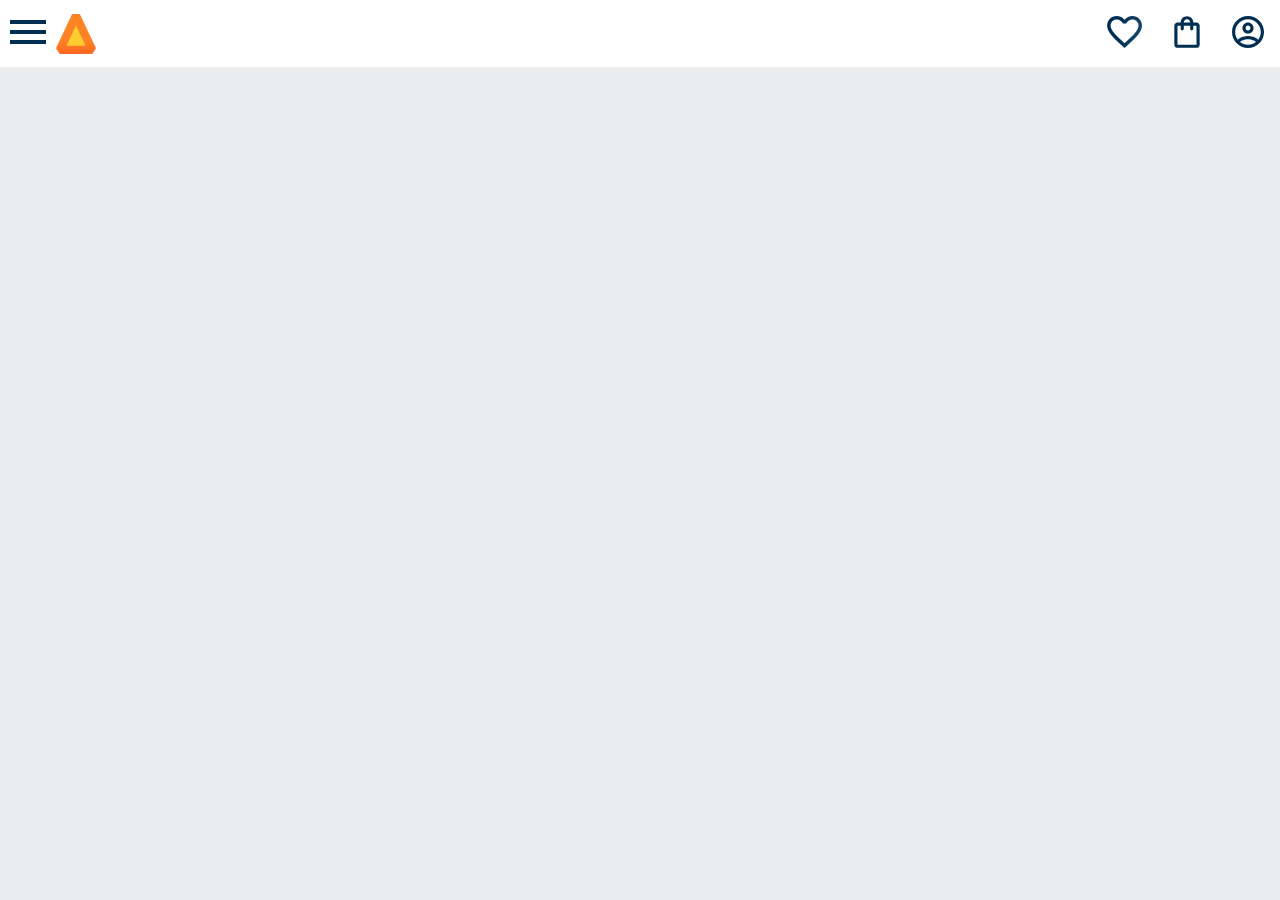
==== index.html @ d486b850 "Add files via upload" ====
<!DOCTYPE html>
<html lang="en">

<head>
    <meta charset="UTF-8">
    <meta name="viewport" content="width=device-width, initial-scale=1.0">
    <link rel="stylesheet" href="style.css">
    <link rel="stylesheet" href="reset.css">
    <link rel="preconnect" href="https://fonts.googleapis.com">
    <link rel="preconnect" href="https://fonts.gstatic.com" crossorigin>
    <link href="https://fonts.googleapis.com/css2?family=Poppins:ital,wght@0,100;0,200;0,300;0,400;0,500;0,600;0,700;0,800;0,900;1,100;1,200;1,300;1,400;1,500;1,600;1,700;1,800;1,900&display=swap" rel="stylesheet">
    <title>AluraBooks</title>
</head>

<body>
    <header class="cabecalho">
        <div class="container">
            <input type="checkbox" id="menu" class="container__botao">
            <label for="menu">
                <span class="cabecalho__menu-hamburguer container__imagem"></span>
            </label>

            <ul class="lista-menu">
                <li class="lista-menu__titulo">Categorias</li>

                <li class="lista-menu__item">
                    <a href="#" class="lista-menu__link">Programação</a>
                </li>

                <li class="lista-menu__item">
                    <a href="#" class="lista-menu__link">Front-end</a>
                </li>

                <li class="lista-menu__item">
                    <a href="#" class="lista-menu__link">Infraestrutura</a>
                </li>

                <li class="lista-menu__item">
                    <a href="#" class="lista-menu__link">Business</a>
                </li>

                <li class="lista-menu__item">
                    <a href="#" class="lista-menu__link">Design & UX</a>
                </li>

            </ul>

            <img src="img/Logo.svg" alt="Logo da Alurabooks">
        </div>

        <div class="container">
            <a href="#"><img src="img/Favoritos.svg" alt="Meus favoritos" class="container__imagem"></a>
            <a href="#"><img src="img/Compras.svg" alt="Carrinho de compras" class="container__imagem"></a>
            <a href="#"><img src="img/Usuario.svg" alt="Meu perfil" class="container__imagem"></a>
        </div>
    </header>
</body>

</html>
---- style.css ----
@import url("styles/header.css");

:root{
    --cor-de-fundo: #EBECEE;
    --branco: #FFFFFF;
    --laranja: #EB9B00;
    --azul-degrade: linear-gradient(97.54deg, #002F52 35.49%, #326589 165.37%);
    --fonte-principal: "Poppins"
}

body{
    background-color: var(--cor-de-fundo);
    font-family: var(--fonte-principal);
    font-size: 16px;
    font-weight: 400;
}
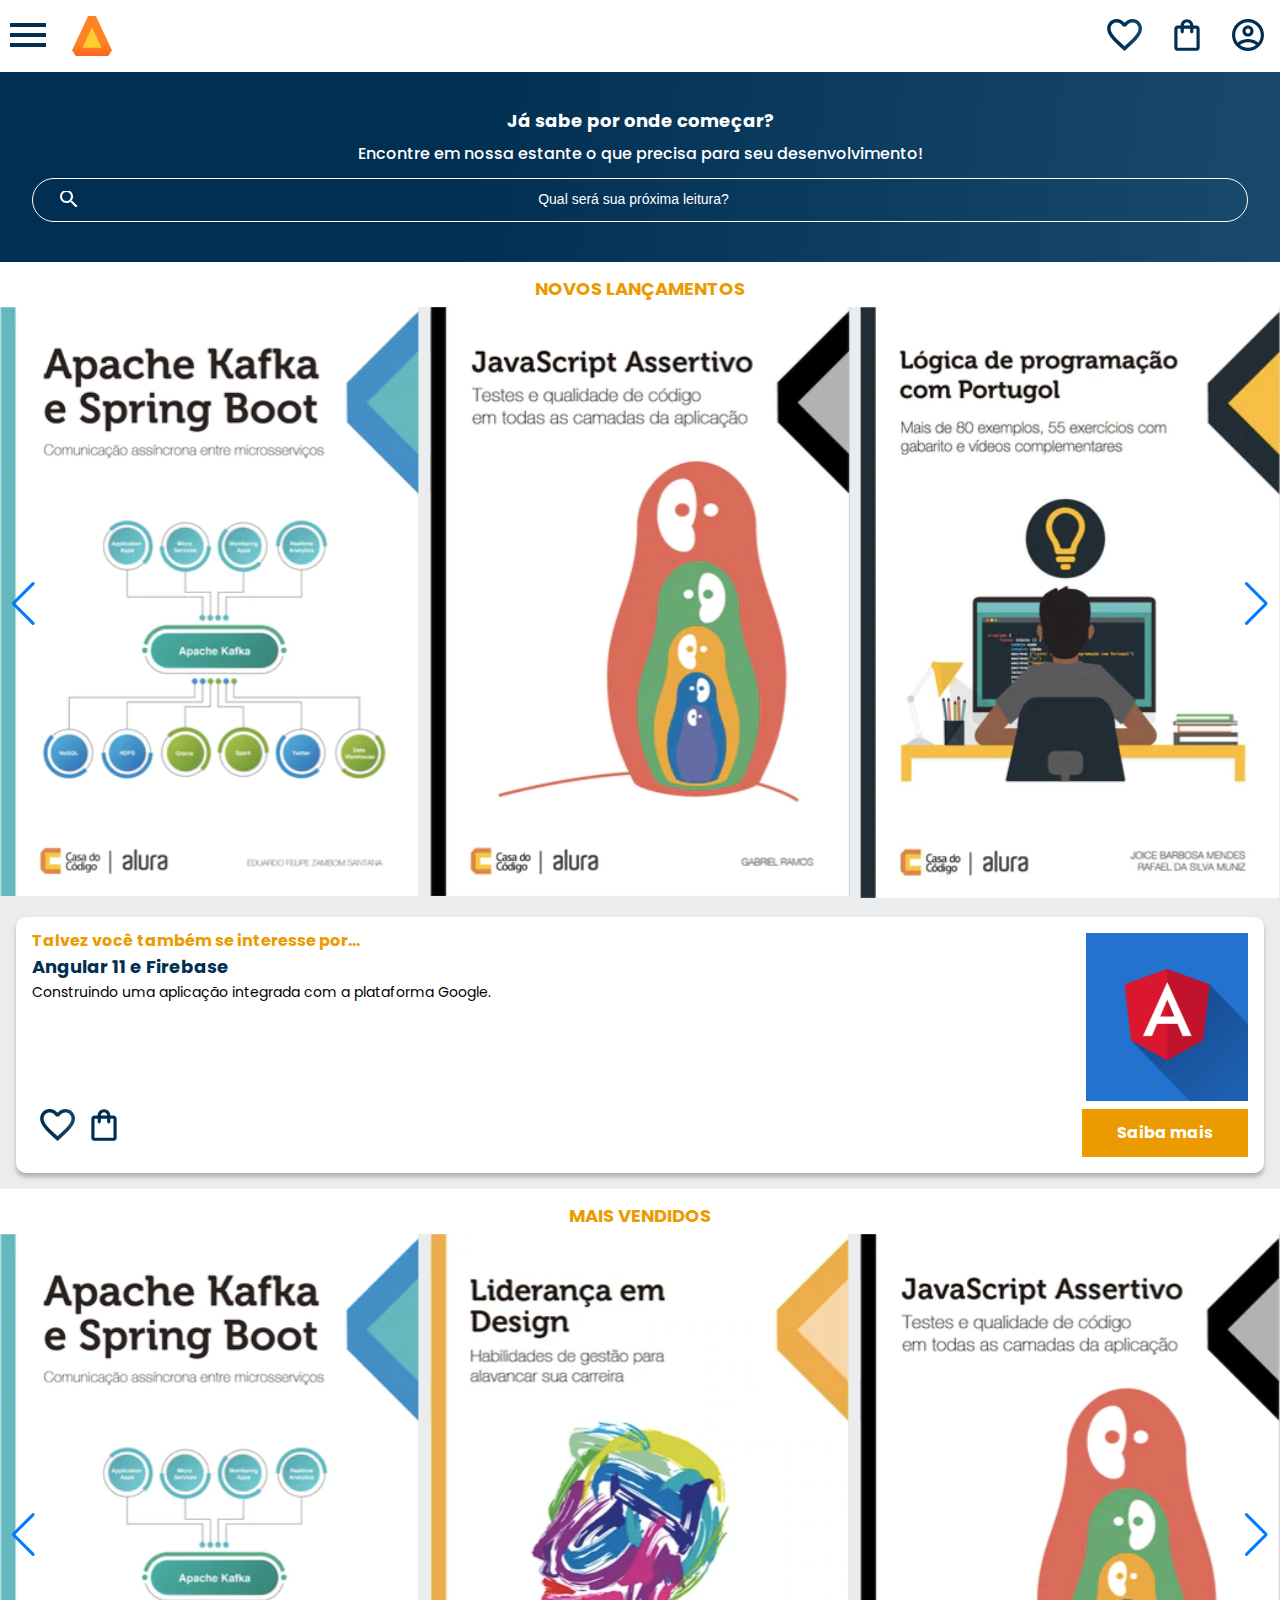
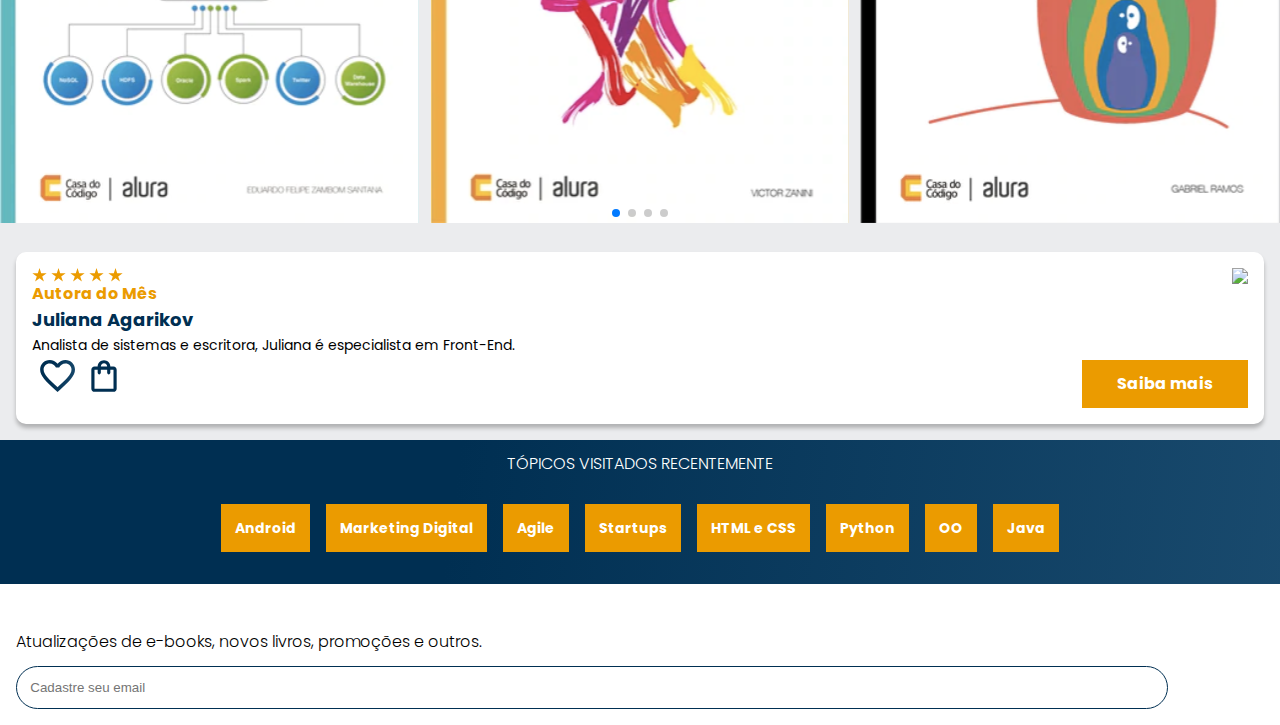
==== commit 0ed0464c: "Add files via upload" ====
--- a/index.html
+++ b/index.html
@@ -1,15 +1,19 @@
 <!DOCTYPE html>
-<html lang="en">
+<html>
 
 <head>
     <meta charset="UTF-8">
     <meta name="viewport" content="width=device-width, initial-scale=1.0">
+    <title>AluraBooks</title>
+    <link rel="stylesheet" href="reset.css">
     <link rel="stylesheet" href="style.css">
-    <link rel="stylesheet" href="reset.css">
     <link rel="preconnect" href="https://fonts.googleapis.com">
     <link rel="preconnect" href="https://fonts.gstatic.com" crossorigin>
-    <link href="https://fonts.googleapis.com/css2?family=Poppins:ital,wght@0,100;0,200;0,300;0,400;0,500;0,600;0,700;0,800;0,900;1,100;1,200;1,300;1,400;1,500;1,600;1,700;1,800;1,900&display=swap" rel="stylesheet">
-    <title>AluraBooks</title>
+    <link
+        href="https://fonts.googleapis.com/css2?family=Poppins:ital,wght@0,100;0,200;0,300;0,400;0,500;0,600;0,700;0,800;0,900;1,100;1,200;1,300;1,400;1,500;1,600;1,700;1,800;1,900&display=swap"
+        rel="stylesheet">
+    <link rel="stylesheet" href="https://cdn.jsdelivr.net/npm/swiper@11/swiper-bundle.min.css" />
+
 </head>
 
 <body>
@@ -19,41 +23,191 @@
             <label for="menu">
                 <span class="cabecalho__menu-hamburguer container__imagem"></span>
             </label>
-
             <ul class="lista-menu">
                 <li class="lista-menu__titulo">Categorias</li>
-
                 <li class="lista-menu__item">
                     <a href="#" class="lista-menu__link">Programação</a>
                 </li>
-
                 <li class="lista-menu__item">
                     <a href="#" class="lista-menu__link">Front-end</a>
                 </li>
-
                 <li class="lista-menu__item">
                     <a href="#" class="lista-menu__link">Infraestrutura</a>
                 </li>
-
                 <li class="lista-menu__item">
                     <a href="#" class="lista-menu__link">Business</a>
                 </li>
-
                 <li class="lista-menu__item">
                     <a href="#" class="lista-menu__link">Design & UX</a>
                 </li>
-
             </ul>
-
-            <img src="img/Logo.svg" alt="Logo da Alurabooks">
-        </div>
-
+            <img src="img/Logo.svg" alt="Logo da AluraBooks" class="container__imagem">
+        </div>
         <div class="container">
             <a href="#"><img src="img/Favoritos.svg" alt="Meus favoritos" class="container__imagem"></a>
             <a href="#"><img src="img/Compras.svg" alt="Carrinho de compras" class="container__imagem"></a>
             <a href="#"><img src="img/Usuario.svg" alt="Meu perfil" class="container__imagem"></a>
         </div>
     </header>
+
+    <section class="banner">
+        <h2 class="banner__titulo">Já sabe por onde começar?</h2>
+        <p class="banner__texto">Encontre em nossa estante o que precisa para seu desenvolvimento!</p>
+        <input type="search" class="banner__pesquisa" placeholder="Qual será sua próxima leitura?">
+    </section>
+
+    <section class="carrossel">
+        <h2 class="carrossel__titulo">Novos lançamentos</h2>
+        <!-- Slider main container -->
+        <div class="swiper">
+            <!-- Additional required wrapper -->
+            <!-- If we need pagination -->
+            <div class="swiper-pagination"></div>
+            <div class="swiper-wrapper">
+                <!-- Slides -->
+                <div class="swiper-slide"><img src="img/ApacheKafka.svg"
+                        alt="Livro sobre apache Kafka e spreng boot da AluraBooks"></div>
+                <div class="swiper-slide"><img src="img/Javascript.svg" alt="Livro sobre JavaScript da AluraBooks">
+                </div>
+                <div class="swiper-slide"><img src="img/Portugol.svg" alt="livro sobre Portugol da AluraBooks"></div>
+                ...
+            </div>
+
+            <!-- If we need navigation buttons -->
+            <div class="swiper-button-prev"></div>
+            <div class="swiper-button-next"></div>
+
+        </div>
+
+        <div class="card">
+            <div class="card__descricao">
+                <div class="descricao">
+                    <h3 class="descricao__titulo">Talvez você também se interesse por...</h3>
+                    <h2 class="descricao__titulo-livro">Angular 11 e Firebase</h2>
+                    <p class="descricao__texto">Construindo uma aplicação integrada com a plataforma Google.</p>
+                </div>
+                <img src="img/Angular.svg" alt="" class="descricao__imagem">
+            </div>
+            <div class="card__botoes">
+                <ul class="botoes">
+                    <li class="botoes__item"><img src="img/Favoritos.svg" alt=""></li>
+                    <li class="botoes__item"><img src="img/Compras.svg" alt=""></li>
+                </ul>
+                <a href="#" class="botoes__ancora">Saiba mais</a>
+            </div>
+        </div>
+
+    </section>
+
+    <section class=”carrossel”>
+        <h2 class="carrossel__titulo">Mais vendidos</h2>
+        <div class="swiper">
+            <!-- Additional required wrapper -->
+            <!-- If we need pagination -->
+            <div class="swiper-pagination"></div>
+
+            <div class="swiper-wrapper">
+                <!-- Slides -->
+                <div class="swiper-slide"><img src="img/ApacheKafka.svg"
+                        alt="Livro sobre apache kafka e spring boot da alura books"></div>
+                <div class="swiper-slide"><img src="img/Liderança.svg"
+                        alt="Livro sobre liderança em design da alura books">
+                </div>
+                <div class="swiper-slide"><img src="img/Javascript.svg"
+                        alt="Livro sobre javascript assertivo da alurabooks">
+                </div>
+                <div class="swiper-slide"><img src="img/Guia Front-end.svg" alt="Livro Guia front end"></div>
+                <div class="swiper-slide"><img src="img/Portugol.svg" alt="Livro sobre portugol"></div>
+                <div class="swiper-slide"><img src="img/Acessibilidade.svg" alt="livro sobre acessibilidade"></div>
+            </div>
+
+            <!-- If we need navigation buttons -->
+            <div class="swiper-button-prev"></div>
+            <div class="swiper-button-next"></div>
+        </div>
+
+        <div class="card">
+            <div class="card__descricao">
+                <div class="descricao">
+                    <img src="img/Estrelinhas.svg" alt="Avaliação 5 estrelas">
+                    <h3 class="descricao__titulo">Autora do Mês</h3>
+                    <h2 class="descricao__titulo-livro">Juliana Agarikov</h2>
+                    <p class="descricao__texto">Analista de sistemas e escritora, Juliana é especialista em Front-End.
+                    </p>
+                </div>
+                <img src="img/Escritora.svg" class="descricao__imagem">
+            </div>
+            <div class="card__botoes">
+                <ul class="botoes">
+                    <li class="botoes__item"><img src="img/Favoritos.svg" alt="Favoritar livro"></li>
+                    <li class="botoes__item"><img src="img/Compras.svg" alt="Adicionar no carrinho de compras"></li>
+                </ul>
+                <a href="#" class="botoes__ancora">Saiba mais</a>
+            </div>
+        </div>
+
+    </section>
+
+    <section class="topicos">
+        <h2 class="topicos__titulo">TÓPICOS VISITADOS RECENTEMENTE</h2>
+
+        <ul class="topicos__lista">
+
+            <li class="topicos__item">
+                <a href="#" class="topicos__link">Android</a>
+            </li>
+
+            <li class="topicos__item">
+                <a href="#" class="topicos__link">Marketing Digital</a>
+            </li>
+
+            <li class="topicos__item">
+                <a href="#" class="topicos__link">Agile</a>
+            </li>
+
+            <li class="topicos__item">
+                <a href="#" class="topicos__link">Startups</a>
+            </li>
+
+            <li class="topicos__item">
+                <a href="#" class="topicos__link">HTML e CSS</a>
+            </li>
+
+            <li class="topicos__item">
+                <a href="#" class="topicos__link">Python</a>
+            </li>
+
+            <li class="topicos__item">
+                <a href="#" class="topicos__link">OO</a>
+            </li>
+
+            <li class="topicos__item">
+                <a href="#" class="topicos__link">Java</a>
+            </li>
+
+        </ul>
+
+    </section>
+
+    <section class="contato">
+        <h2 class="contato__titulo">Fique por dentro das novidades!</h2>
+        <p class="contato__texto">Atualizações de e-books, novos livros, promoções e outros.</p>
+        <input type="email" placeholder="Cadastre seu email" class="contato__email">
+
+    </section>
+
+
+    <script src="https://cdn.jsdelivr.net/npm/swiper@11/swiper-bundle.min.js"></script>
+    <script>
+        const swiper = new Swiper('.swiper', {
+            spaceBetween: 10,
+            slidesPerView: 3,
+            pagination: {
+                el: ".swiper-pagination",
+                type: "bullets",
+            },
+        });
+    </script>
 </body>
 
 </html>--- a/style.css
+++ b/style.css
@@ -1,14 +1,19 @@
 @import url("styles/header.css");
+@import url("styles/banner.css");
+@import url("styles/carrossel.css");
+@import url("styles/topicos.css");
+@import url("styles/contato.css");
 
-:root{
+:root {
     --cor-de-fundo: #EBECEE;
     --branco: #FFFFFF;
     --laranja: #EB9B00;
-    --azul-degrade: linear-gradient(97.54deg, #002F52 35.49%, #326589 165.37%);
-    --fonte-principal: "Poppins"
+    --azul-degrade: linear-gradient(97.54deg, #002f52 35.49%, #326589 165.37%);
+    --fonte-principal: "Poppins";
+    --azul: #002F52;
 }
 
-body{
+body {
     background-color: var(--cor-de-fundo);
     font-family: var(--fonte-principal);
     font-size: 16px;
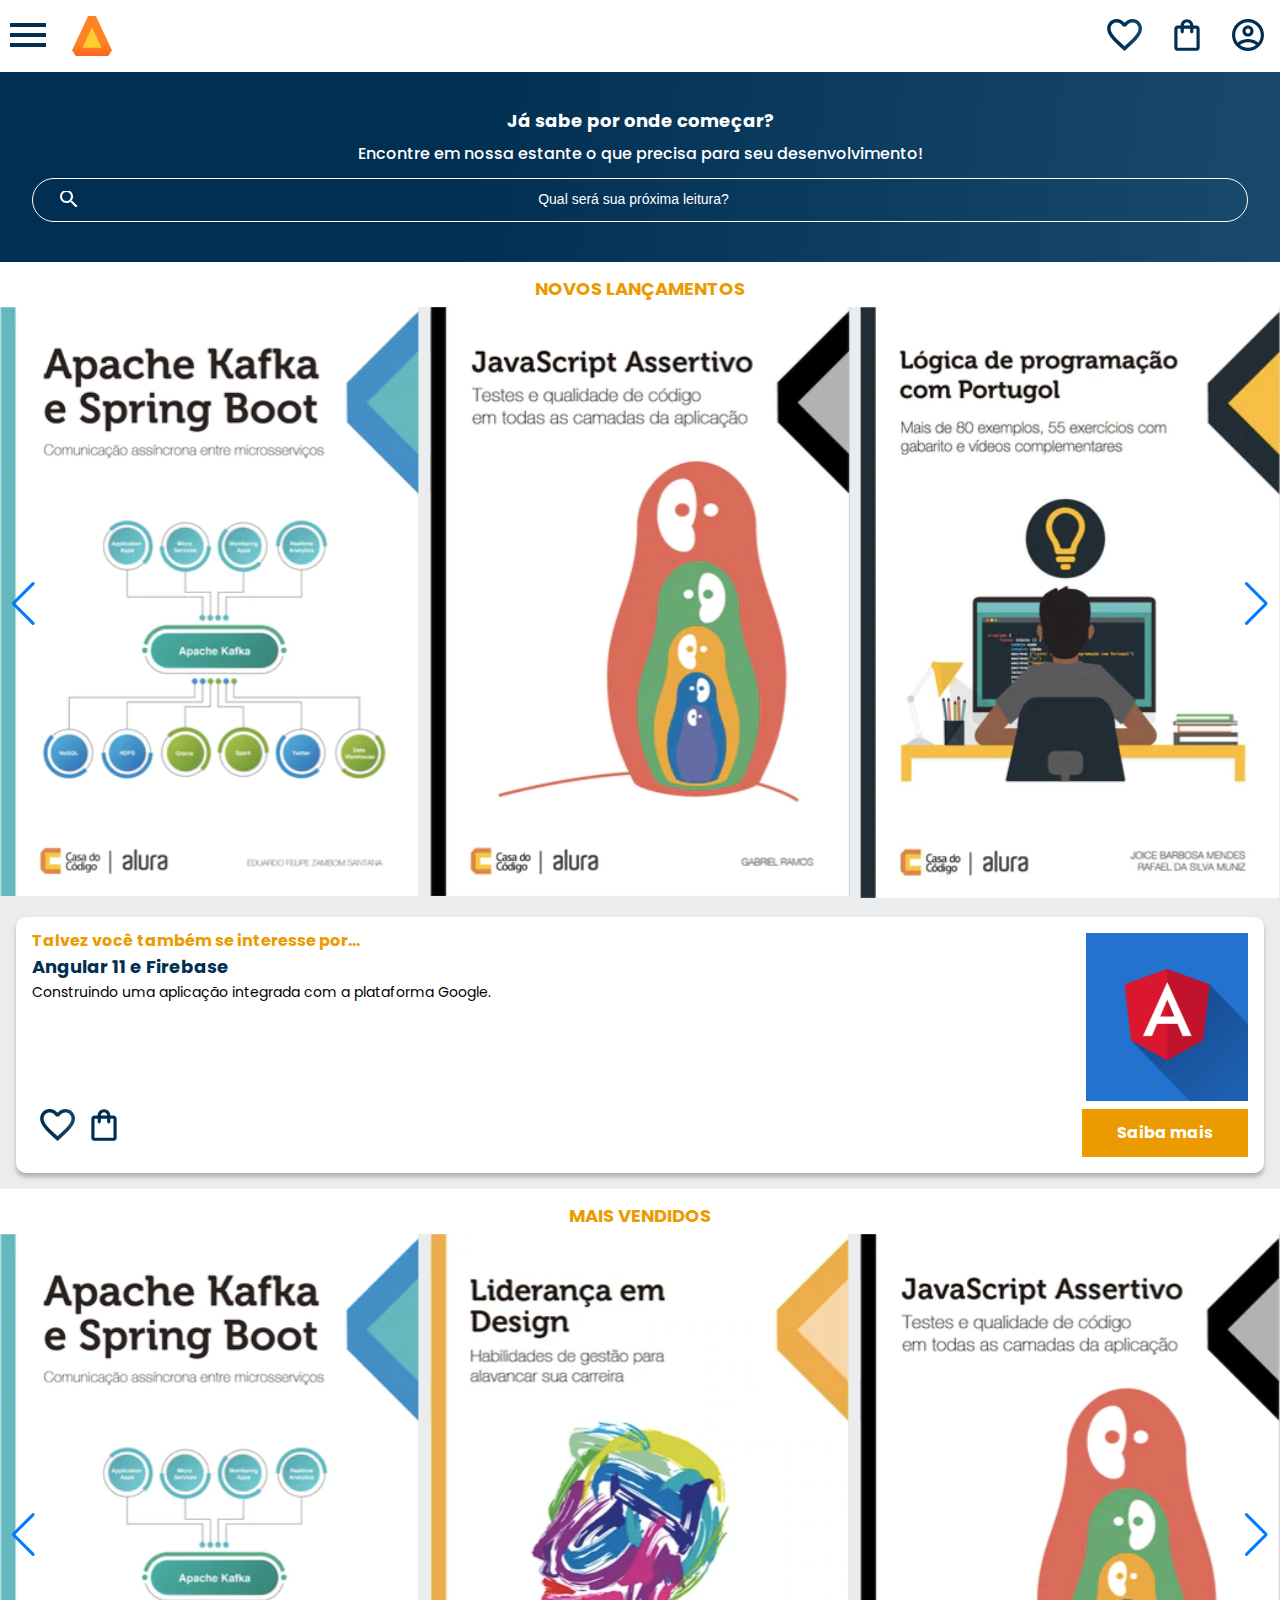
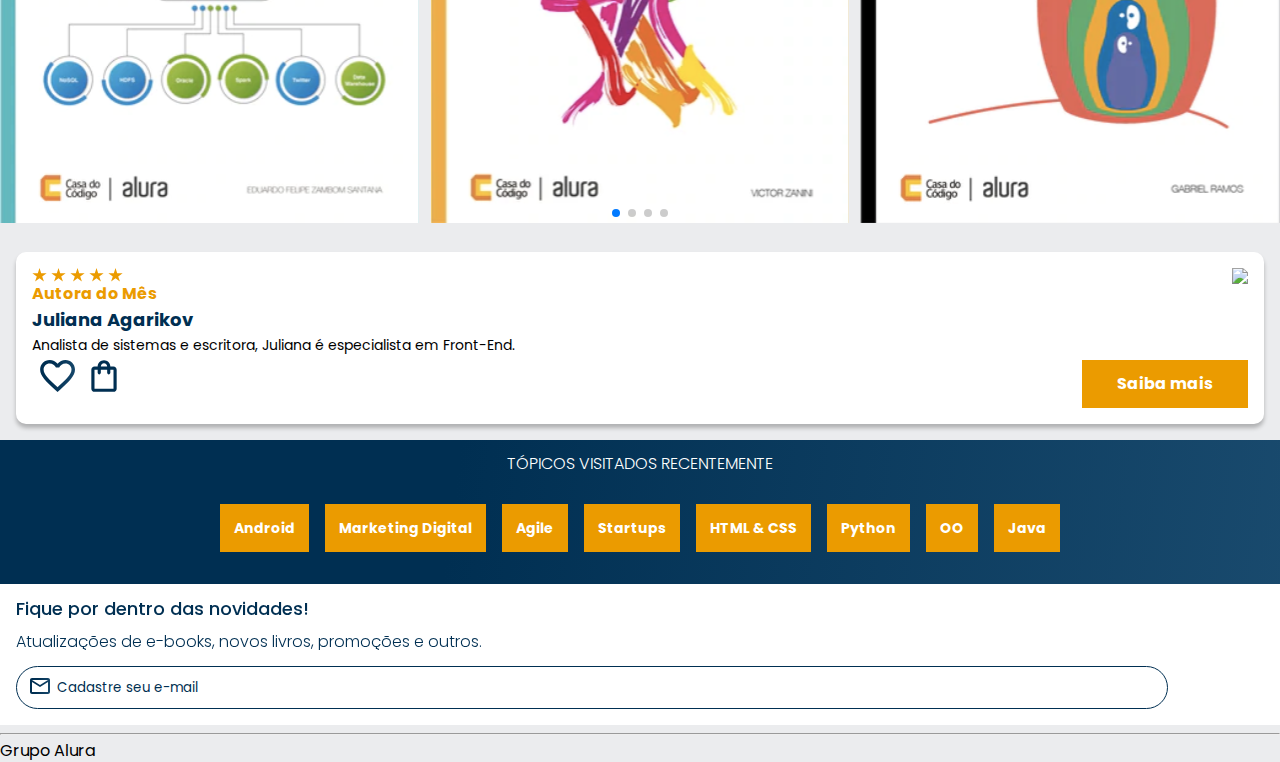
==== commit 4427cb50: "Add files via upload" ====
--- a/index.html
+++ b/index.html
@@ -12,6 +12,8 @@
     <link
         href="https://fonts.googleapis.com/css2?family=Poppins:ital,wght@0,100;0,200;0,300;0,400;0,500;0,600;0,700;0,800;0,900;1,100;1,200;1,300;1,400;1,500;1,600;1,700;1,800;1,900&display=swap"
         rel="stylesheet">
+    <link href="https://fonts.googleapis.com/css2?family=Josefin+Sans:ital,wght@0,100..700;1,100..700&display=swap"
+        rel="stylesheet">
     <link rel="stylesheet" href="https://cdn.jsdelivr.net/npm/swiper@11/swiper-bundle.min.css" />
 
 </head>
@@ -42,6 +44,7 @@
                 </li>
             </ul>
             <img src="img/Logo.svg" alt="Logo da AluraBooks" class="container__imagem">
+            <h1 class="container__titulo"><b class="container__titulo--negrito">Alura</b>Books</h1>
         </div>
         <div class="container">
             <a href="#"><img src="img/Favoritos.svg" alt="Meus favoritos" class="container__imagem"></a>
@@ -150,51 +153,42 @@
 
     <section class="topicos">
         <h2 class="topicos__titulo">TÓPICOS VISITADOS RECENTEMENTE</h2>
-
         <ul class="topicos__lista">
-
-            <li class="topicos__item">
-                <a href="#" class="topicos__link">Android</a>
-            </li>
-
+            <li class="topicos__item"><a href="#" class="topicos__link">Android</a></li>
             <li class="topicos__item">
                 <a href="#" class="topicos__link">Marketing Digital</a>
             </li>
-
             <li class="topicos__item">
                 <a href="#" class="topicos__link">Agile</a>
             </li>
-
             <li class="topicos__item">
                 <a href="#" class="topicos__link">Startups</a>
             </li>
-
-            <li class="topicos__item">
-                <a href="#" class="topicos__link">HTML e CSS</a>
-            </li>
-
+            <li class="topicos__item">
+                <a href="#" class="topicos__link">HTML & CSS</a>
+            </li>
             <li class="topicos__item">
                 <a href="#" class="topicos__link">Python</a>
             </li>
-
             <li class="topicos__item">
                 <a href="#" class="topicos__link">OO</a>
             </li>
-
             <li class="topicos__item">
                 <a href="#" class="topicos__link">Java</a>
             </li>
-
         </ul>
-
     </section>
 
     <section class="contato">
         <h2 class="contato__titulo">Fique por dentro das novidades!</h2>
         <p class="contato__texto">Atualizações de e-books, novos livros, promoções e outros.</p>
-        <input type="email" placeholder="Cadastre seu email" class="contato__email">
-
-    </section>
+        <input type="email" placeholder="Cadastre seu e-mail" class="contato__email">
+    </section>
+
+    <hr />
+    <footer class="rodape">
+        <h2 class="rodape__titulo">Grupo Alura</h2>
+    </footer>
 
 
     <script src="https://cdn.jsdelivr.net/npm/swiper@11/swiper-bundle.min.js"></script>
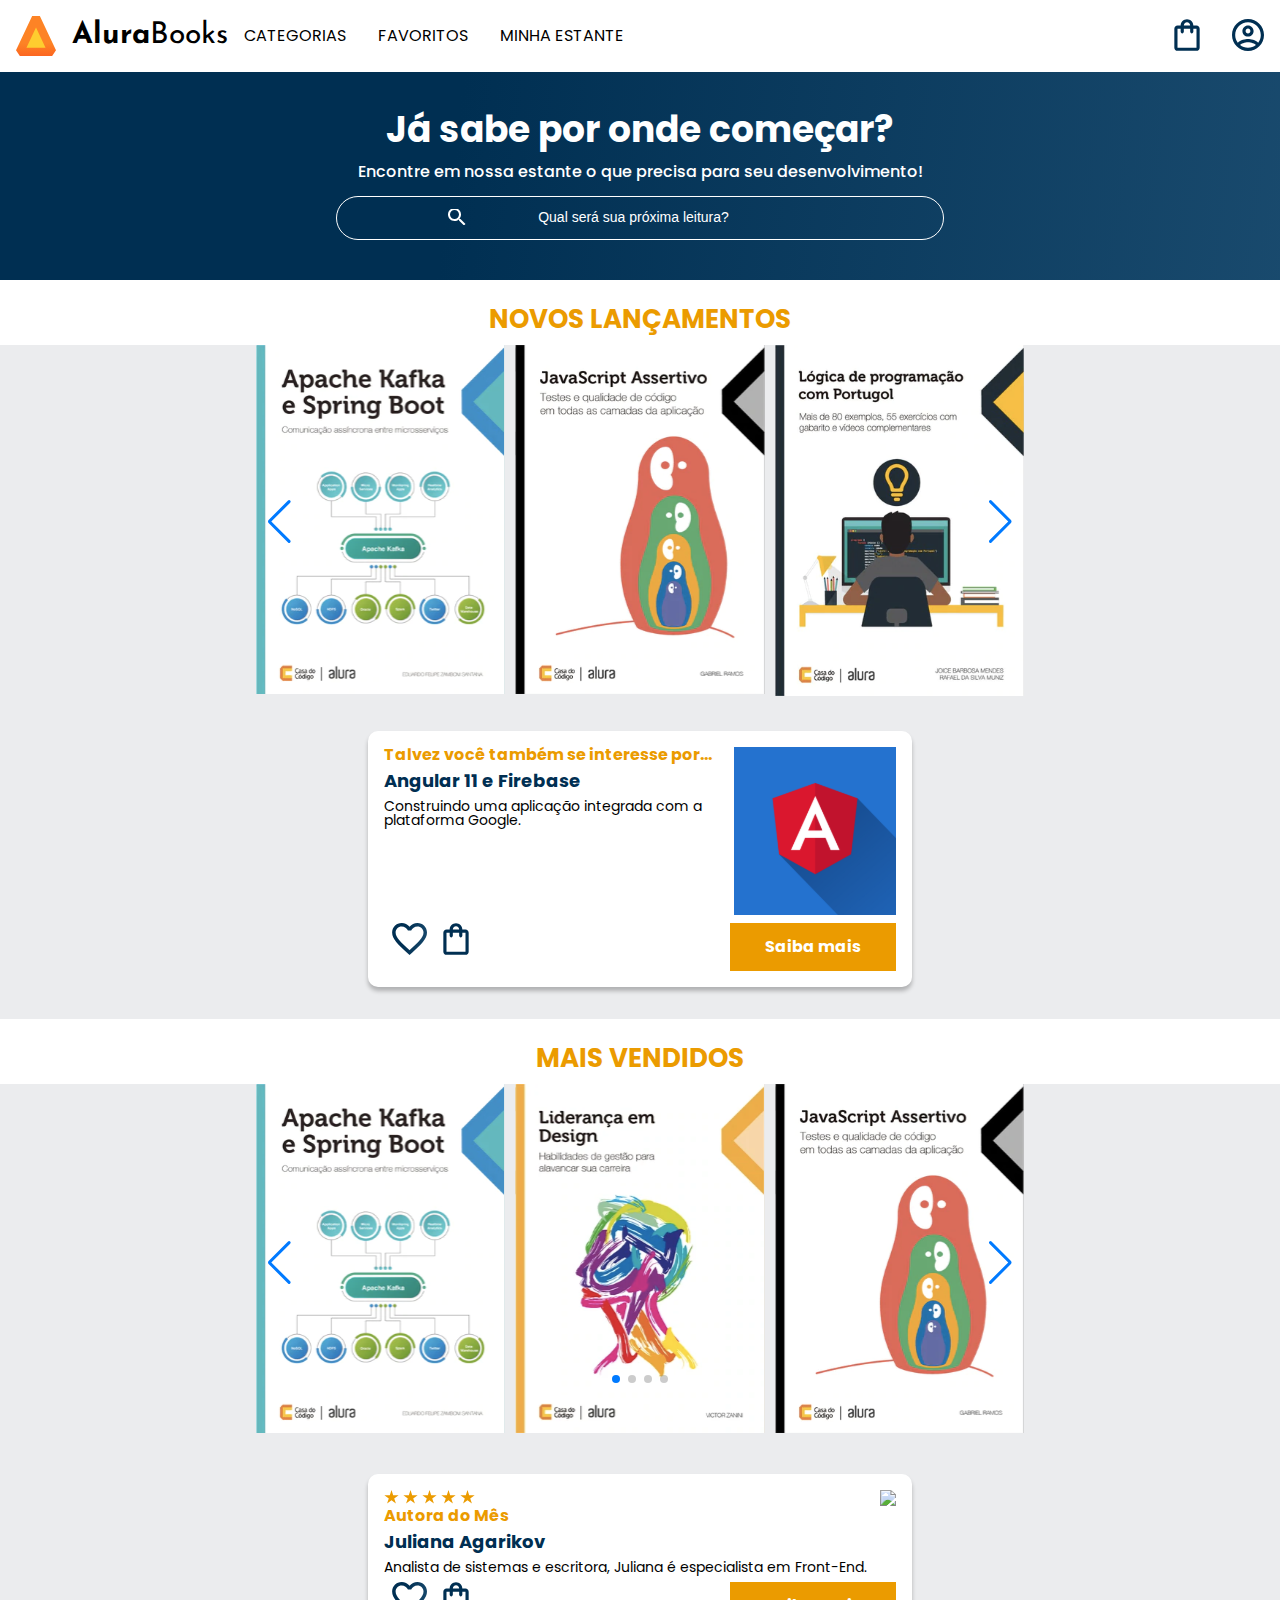
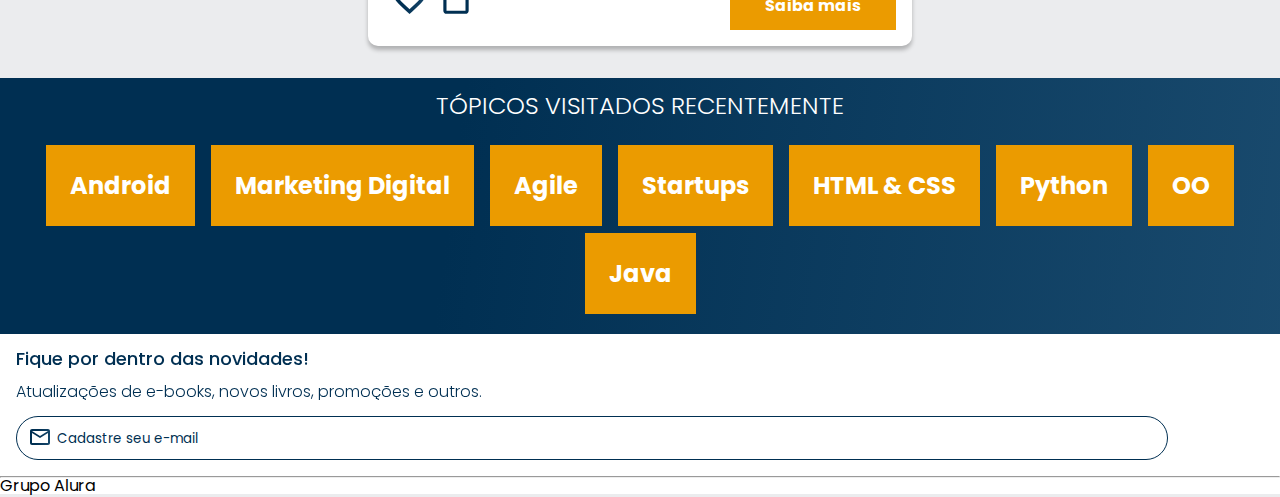
==== commit 2a3e05f8: "Add files via upload" ====
--- a/index.html
+++ b/index.html
@@ -45,9 +45,40 @@
             </ul>
             <img src="img/Logo.svg" alt="Logo da AluraBooks" class="container__imagem">
             <h1 class="container__titulo"><b class="container__titulo--negrito">Alura</b>Books</h1>
+
+            <ul class="opcoes">
+                <input type="checkbox" id="opcoes-menu" class="opcoes__botao">
+                <label for="opcoes-menu">
+                    <li class="opcoes__item">Categorias</li>
+                </label>
+                <ul class="lista-menu">
+                    <li class="lista-menu__item">
+                        <a href="#" class="lista-menu__link">Programação</a>
+                    </li>
+                    <li class="lista-menu__item">
+                        <a href="#" class="lista-menu__link">Front-end</a>
+                    </li>
+                    <li class="lista-menu__item">
+                        <a href="#" class="lista-menu__link">Infraestrutura</a>
+                    </li>
+                    <li class="lista-menu__item">
+                        <a href="#" class="lista-menu__link">Business</a>
+                    </li>
+                    <li class="lista-menu__item">
+                        <a href="#" class="lista-menu__link">Design & UX</a>
+                    </li>
+                </ul>
+
+                <li class="opcoes__item"><a href="#" class="opcoes__link">Favoritos</a></li>
+                <li class="opcoes__item"><a href="#" class="opcoes__link">Minha estante</a></li>
+
+
+            </ul>
+
         </div>
         <div class="container">
-            <a href="#"><img src="img/Favoritos.svg" alt="Meus favoritos" class="container__imagem"></a>
+            <a href="#"><img src="img/Favoritos.svg" alt="Meus favoritos"
+                    class="container__imagem container__imagem-transparente"></a>
             <a href="#"><img src="img/Compras.svg" alt="Carrinho de compras" class="container__imagem"></a>
             <a href="#"><img src="img/Usuario.svg" alt="Meu perfil" class="container__imagem"></a>
         </div>
--- a/style.css
+++ b/style.css
@@ -3,6 +3,7 @@
 @import url("styles/carrossel.css");
 @import url("styles/topicos.css");
 @import url("styles/contato.css");
+@import url("styles/rodape.css");
 
 :root {
     --cor-de-fundo: #EBECEE;
@@ -11,6 +12,8 @@
     --azul-degrade: linear-gradient(97.54deg, #002f52 35.49%, #326589 165.37%);
     --fonte-principal: "Poppins";
     --azul: #002F52;
+    --fonte-secundaria: "Josefin Sans";
+    --preto: #000000;
 }
 
 body {
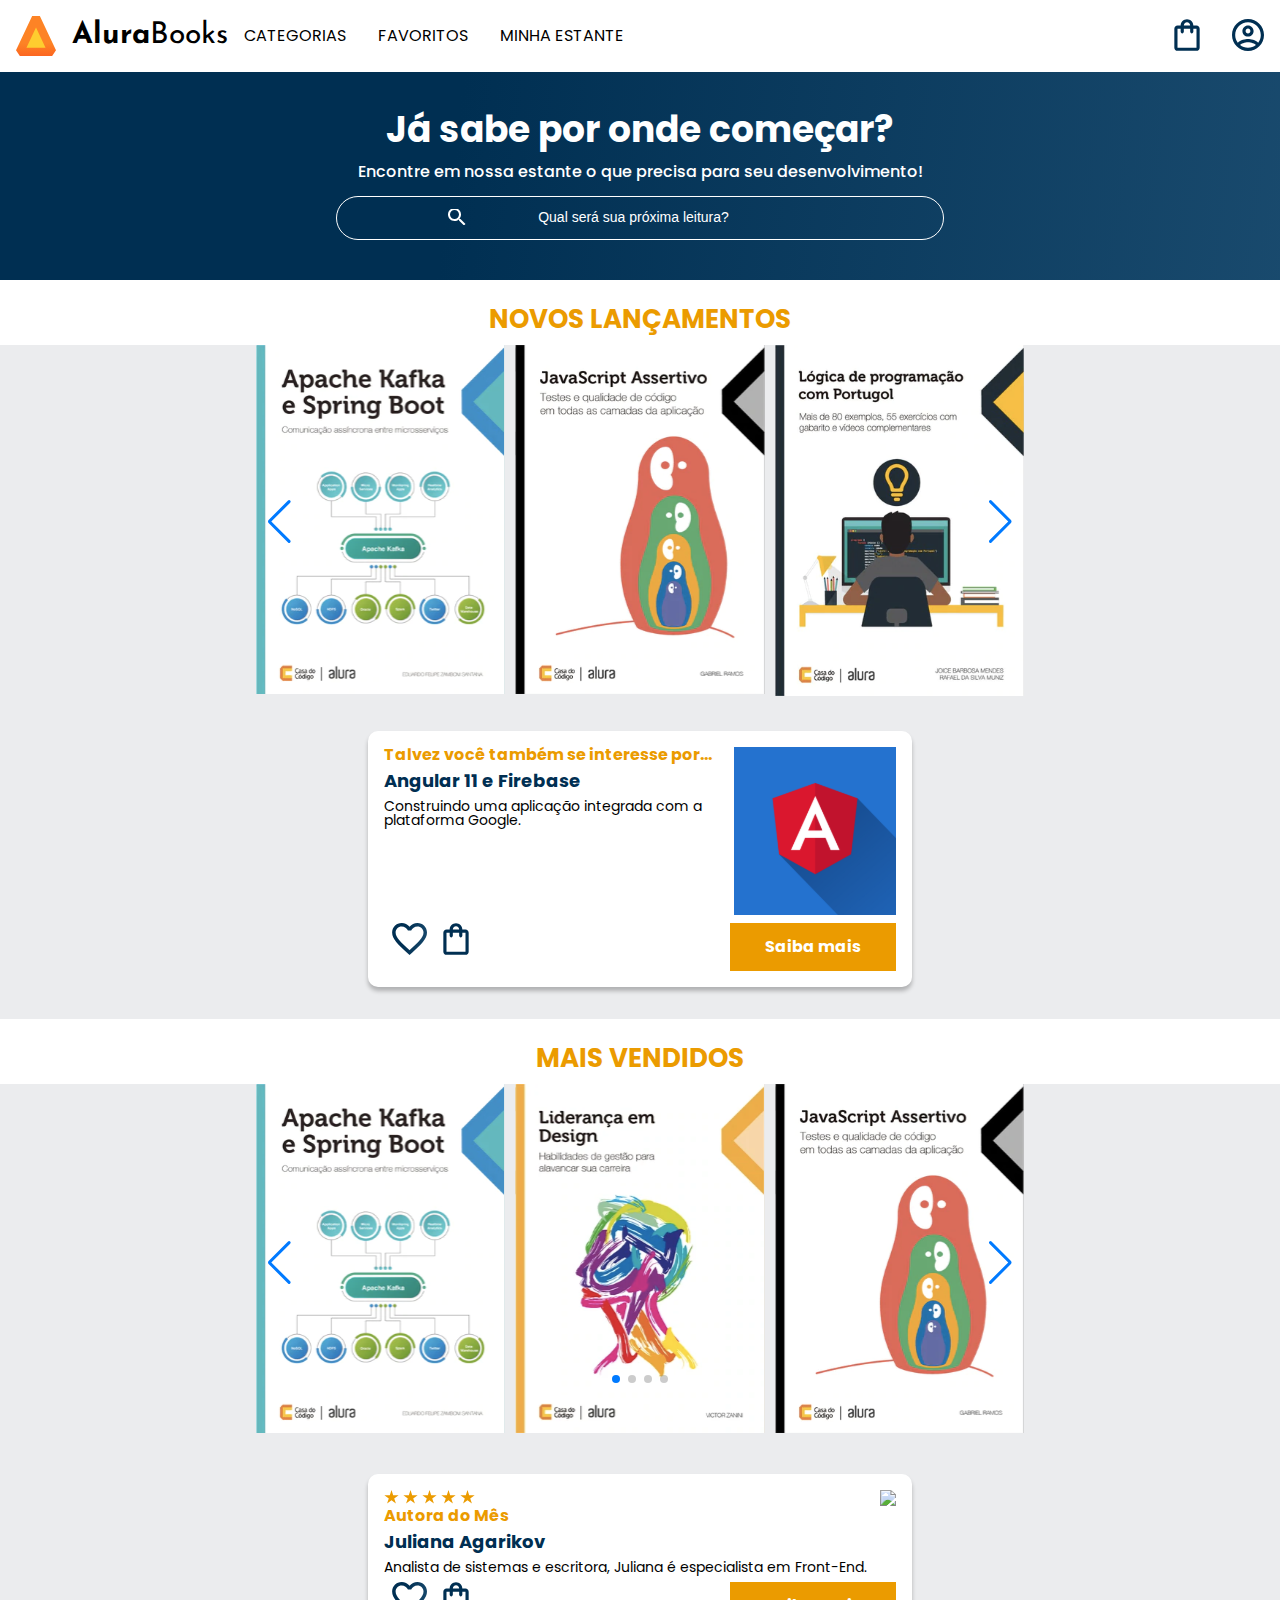
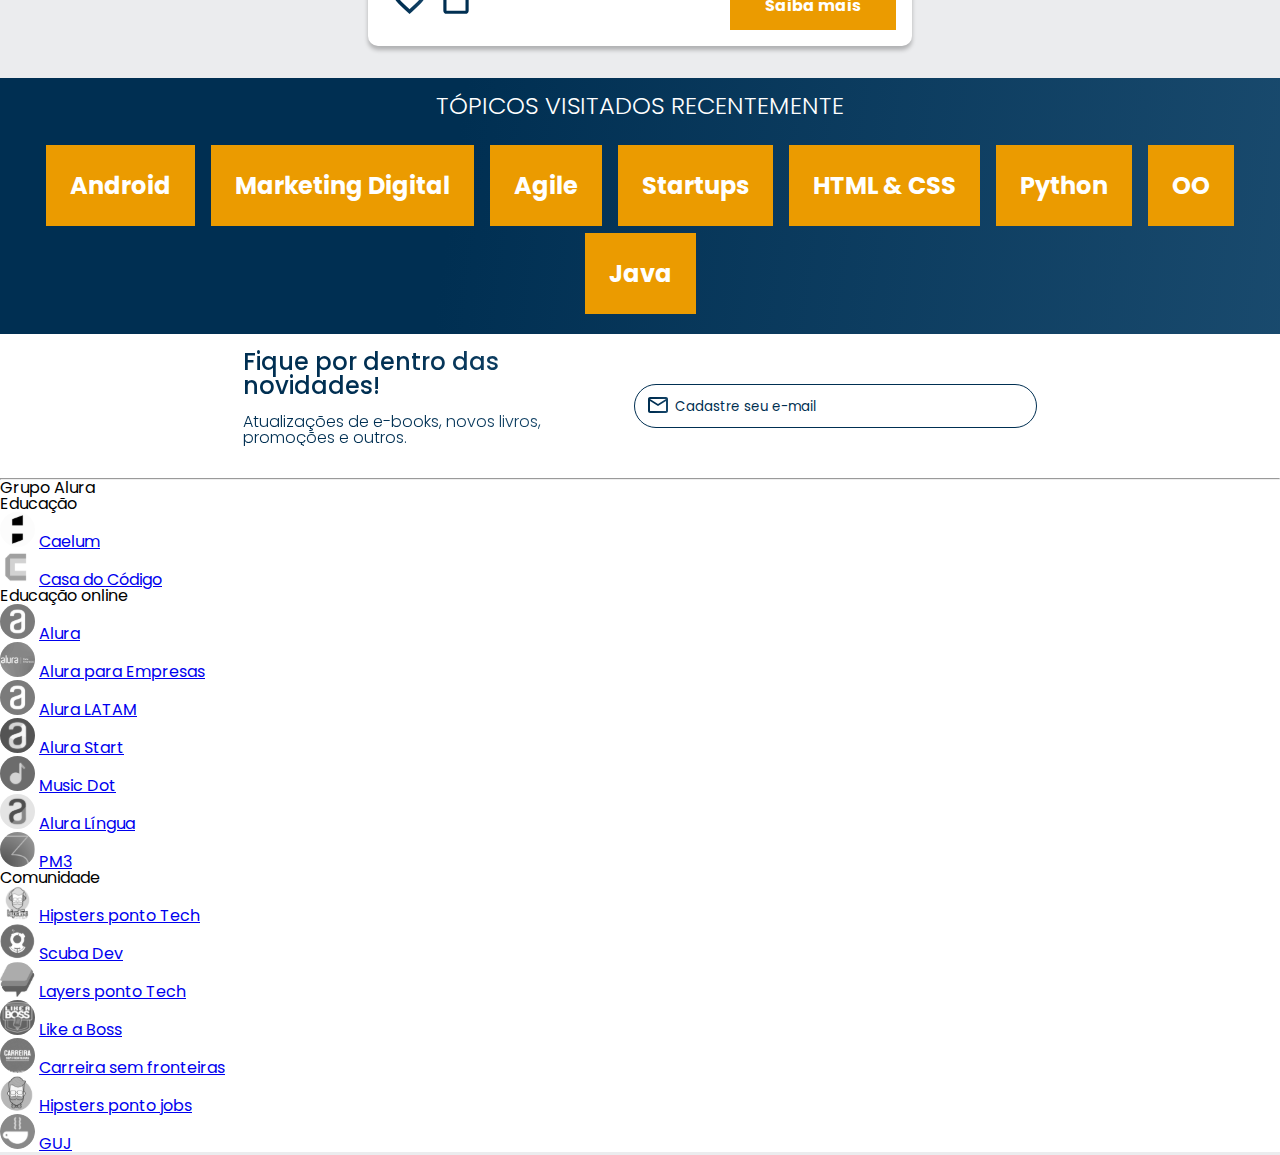
==== commit 9b5c859b: "Add files via upload" ====
--- a/index.html
+++ b/index.html
@@ -79,8 +79,12 @@
         <div class="container">
             <a href="#"><img src="img/Favoritos.svg" alt="Meus favoritos"
                     class="container__imagem container__imagem-transparente"></a>
-            <a href="#"><img src="img/Compras.svg" alt="Carrinho de compras" class="container__imagem"></a>
-            <a href="#"><img src="img/Usuario.svg" alt="Meu perfil" class="container__imagem"></a>
+            <a href="#"><img src="img/Compras.svg" alt="Carrinho de compras" class="container__imagem">
+            <p class="container__texto">Minha sacola</p>
+            </a>
+            <a href="#"><img src="img/Usuario.svg" alt="Meu perfil" class="container__imagem">
+            <p class="container__texto">Meu perfil</p>
+            </a>
         </div>
     </header>
 
@@ -208,17 +212,97 @@
                 <a href="#" class="topicos__link">Java</a>
             </li>
         </ul>
+
+
+
     </section>
 
     <section class="contato">
-        <h2 class="contato__titulo">Fique por dentro das novidades!</h2>
-        <p class="contato__texto">Atualizações de e-books, novos livros, promoções e outros.</p>
+        <div class="contato__descricao">
+            <h2 class="contato__titulo">Fique por dentro das novidades!</h2>
+            <p class="contato__texto">Atualizações de e-books, novos livros, promoções e outros.</p>
+        </div>
         <input type="email" placeholder="Cadastre seu e-mail" class="contato__email">
     </section>
 
     <hr />
     <footer class="rodape">
         <h2 class="rodape__titulo">Grupo Alura</h2>
+        <ul class="lista-rodape">
+            <li class="lista-rodape__titulo">Educação</li>
+            <li class="lista-rodape__item">
+                <img src="img/Caelum.svg" alt="Logo da Caelum" />
+                <a href="#" class="lista-rodape__link">Caelum</a>
+            </li>
+            <li class="lista-rodape__item">
+                <img src="img/CasaDoCodigo.svg" alt="Logo da Casa do Código" />
+                <a href="#" class="lista-rodape__link">Casa do Código</a>
+            </li>
+        </ul>
+
+        <ul class="lista-rodape">
+            <li class="lista-rodape__titulo">Educação online</li>
+            <li class="lista-rodape__item">
+                <img src="img/Alura.svg" alt="Logo da Alura" />
+                <a href="#" class="lista-rodape__link">Alura</a>
+            </li>
+            <li class="lista-rodape__item">
+                <img src="img/AluraEmpresas.svg" alt="Logo da AluraParaEmpresas" />
+                <a href="#" class="lista-rodape__link">Alura para Empresas</a>
+            </li>
+            <li class="lista-rodape__item">
+                <img src="img/AluraLATAM.svg" alt="Logo da Alura Latam" />
+                <a href="#" class="lista-rodape__link">Alura LATAM</a>
+            </li>
+            <li class="lista-rodape__item">
+                <img src="img/AluraStart.svg" alt="Logo da Alura START" />
+                <a href="#" class="lista-rodape__link">Alura Start</a>
+            </li>
+            <li class="lista-rodape__item">
+                <img src="img/MusicDot.svg" alt="Logo da Music Dot" />
+                <a href="#" class="lista-rodape__link">Music Dot</a>
+            </li>
+            <li class="lista-rodape__item">
+                <img src="img/AluraLingua.svg" alt="Logo da Alura Lingua" />
+                <a href="#" class="lista-rodape__link">Alura Língua</a>
+            </li>
+            <li class="lista-rodape__item">
+                <img src="img/PM3.svg" alt="Logo da PM3" />
+                <a href="#" class="lista-rodape__link">PM3</a>
+            </li>
+        </ul>
+
+        <ul class="lista-rodape">
+            <li class="lista-rodape__titulo">Comunidade</li>
+            <li class="lista-rodape__item">
+                <img src="img/HipstersTech.svg" alt="Logo do Hipsters ponto Tech" />
+                <a href="#" class="lista-rodape__link">Hipsters ponto Tech</a>
+            </li>
+            <li class="lista-rodape__item">
+                <img src="img/ScubaDev.svg" alt="Logo do Scuba Dev" />
+                <a href="#" class="lista-rodape__link">Scuba Dev</a>
+            </li>
+            <li class="lista-rodape__item">
+                <img src="img/LayersTech.svg" alt="Logo do Layers ponto Tech" />
+                <a href="#" class="lista-rodape__link">Layers ponto Tech</a>
+            </li>
+            <li class="lista-rodape__item">
+                <img src="img/LikeABoss.svg" alt="Logo do Like a Boss" />
+                <a href="#" class="lista-rodape__link">Like a Boss</a>
+            </li>
+            <li class="lista-rodape__item">
+                <img src="img/CarreiraSemFronteira.svg" alt="Logo do Carreira sem fronteiras" />
+                <a href="#" class="lista-rodape__link">Carreira sem fronteiras</a>
+            </li>
+            <li class="lista-rodape__item">
+                <img src="img/HipstersJobs.svg" alt="Logo do Hipsters ponto jobs" />
+                <a href="#" class="lista-rodape__link">Hipsters ponto jobs</a>
+            </li>
+            <li class="lista-rodape__item">
+                <img src="img/GUJ.svg" alt="Logo do GUJ" />
+                <a href="#" class="lista-rodape__link">GUJ</a>
+            </li>
+        </ul>
     </footer>
 
 
--- a/style.css
+++ b/style.css
@@ -14,6 +14,8 @@
     --azul: #002F52;
     --fonte-secundaria: "Josefin Sans";
     --preto: #000000;
+    --cinza: #474646;
+    --cinza-claro: #858585;
 }
 
 body {
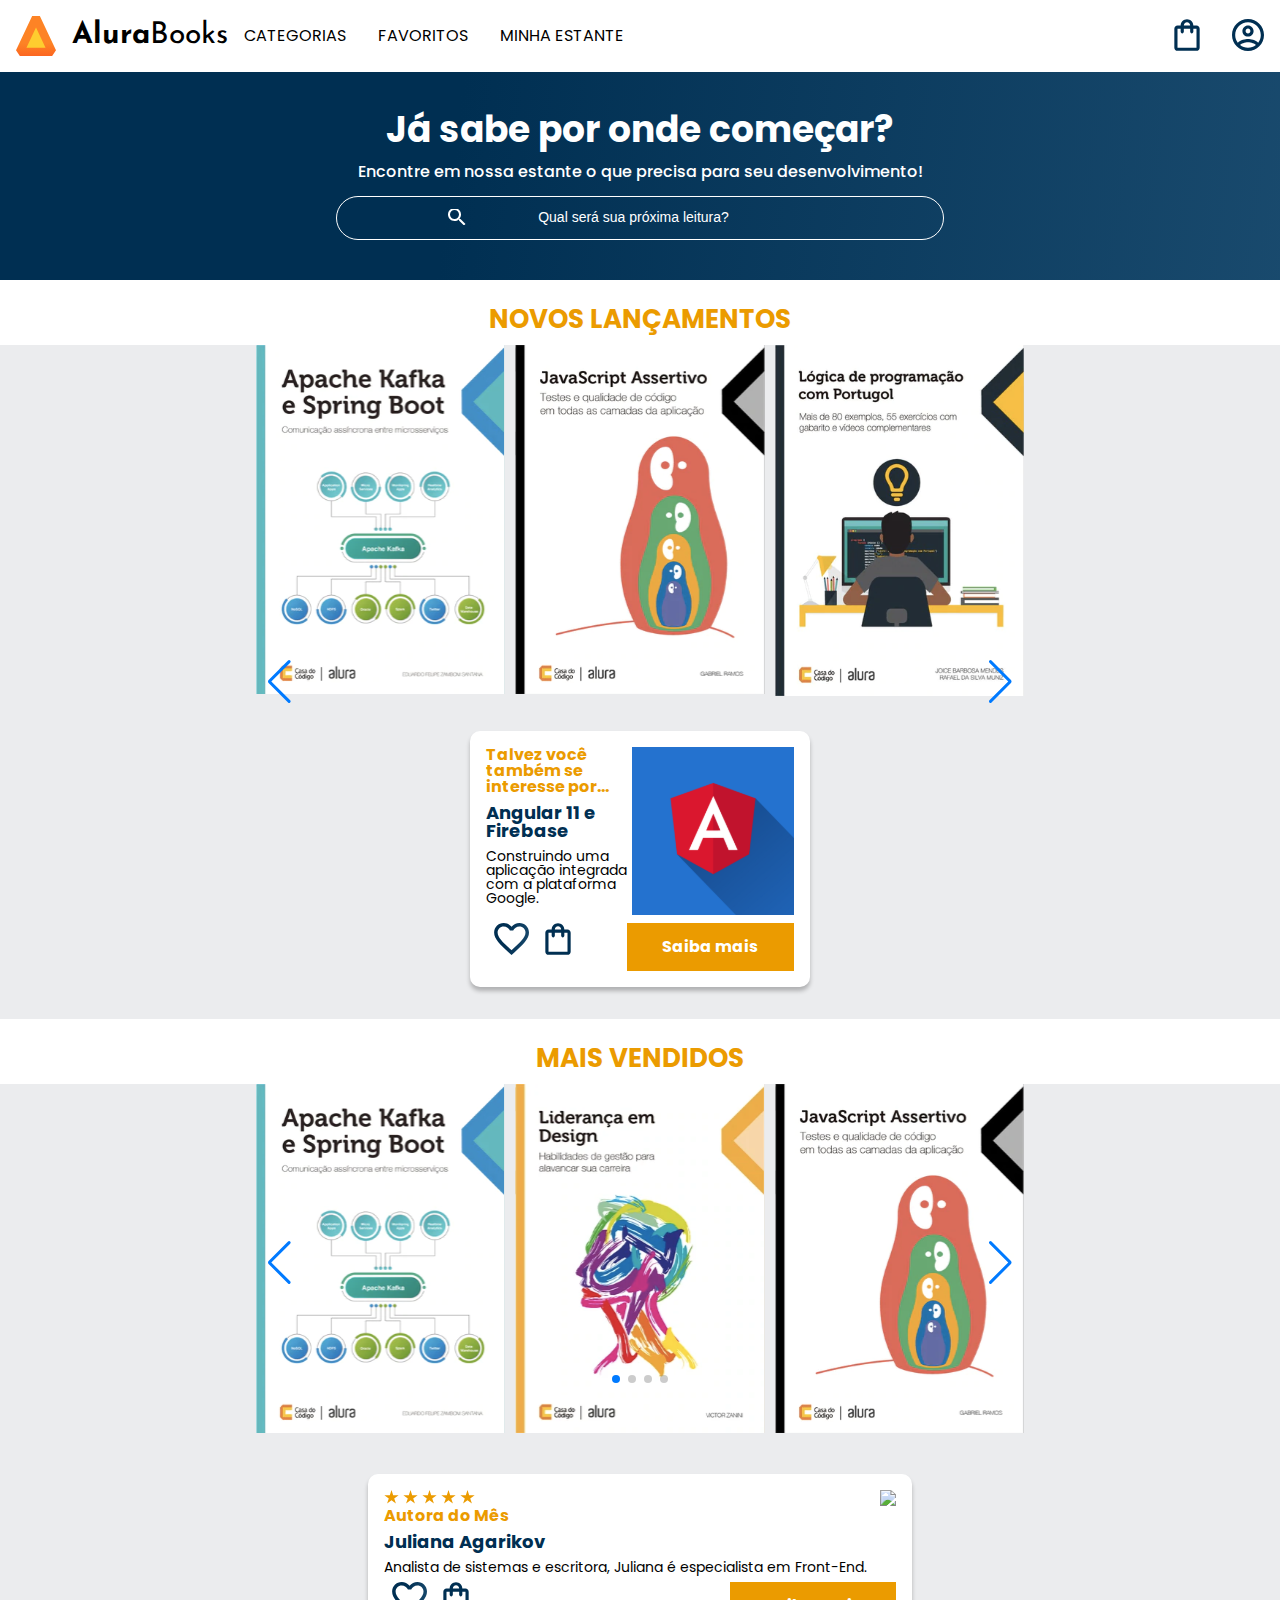
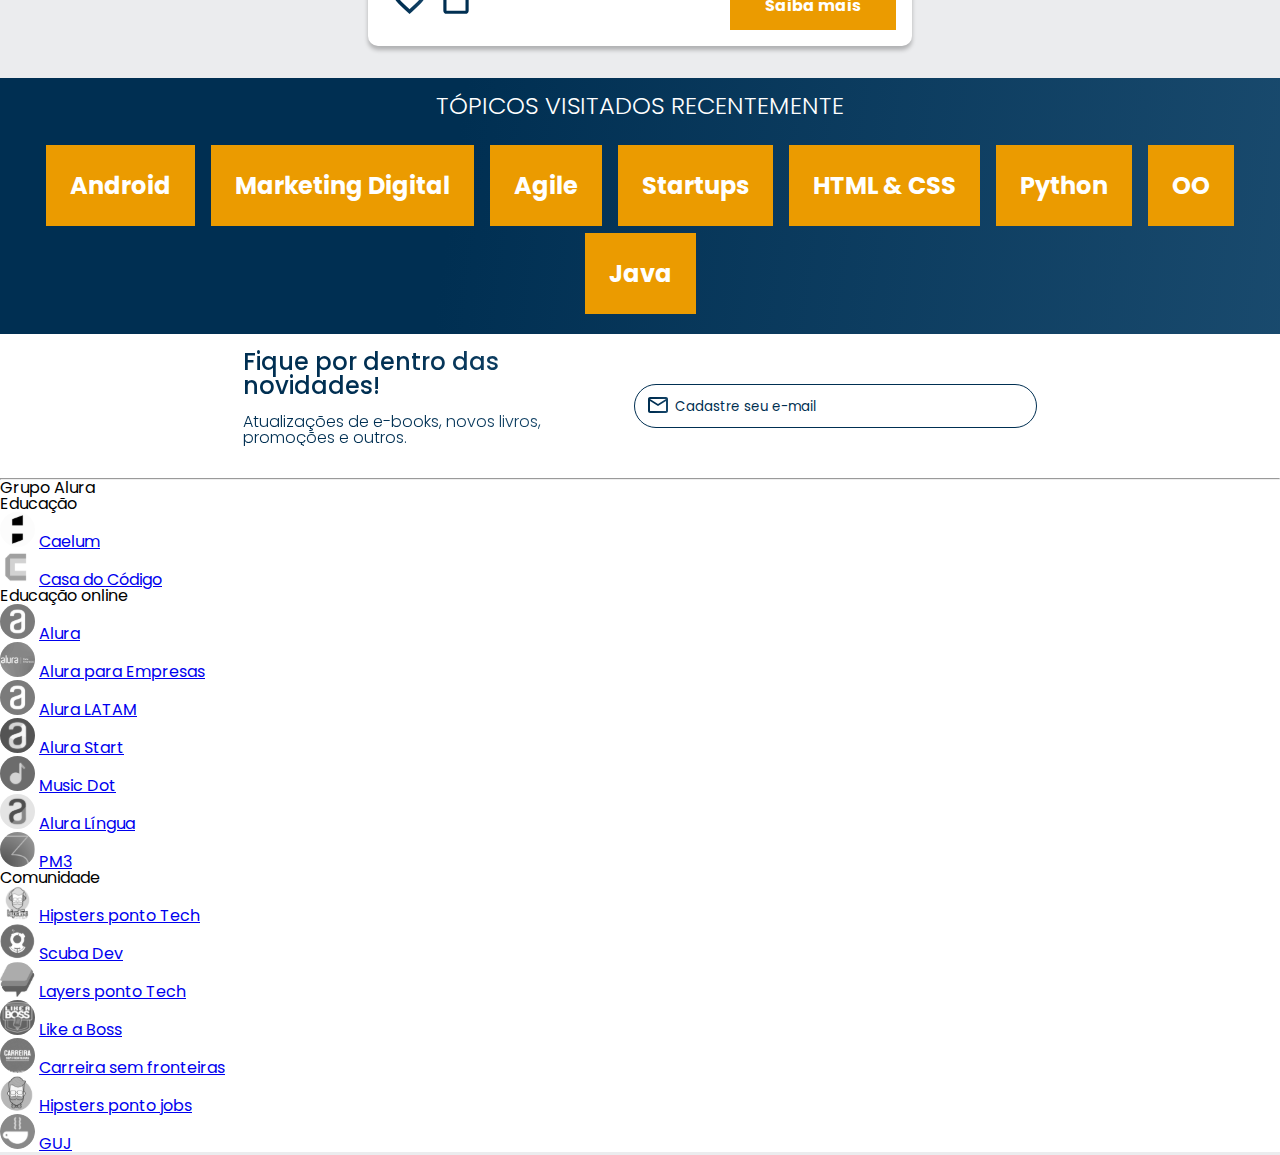
==== commit d942ac6a: "Add files via upload" ====
--- a/index.html
+++ b/index.html
@@ -80,10 +80,10 @@
             <a href="#"><img src="img/Favoritos.svg" alt="Meus favoritos"
                     class="container__imagem container__imagem-transparente"></a>
             <a href="#"><img src="img/Compras.svg" alt="Carrinho de compras" class="container__imagem">
-            <p class="container__texto">Minha sacola</p>
+                <p class="container__texto">Minha sacola</p>
             </a>
             <a href="#"><img src="img/Usuario.svg" alt="Meu perfil" class="container__imagem">
-            <p class="container__texto">Meu perfil</p>
+                <p class="container__texto">Meu perfil</p>
             </a>
         </div>
     </header>
@@ -111,29 +111,50 @@
                 ...
             </div>
 
-            <!-- If we need navigation buttons -->
-            <div class="swiper-button-prev"></div>
-            <div class="swiper-button-next"></div>
-
-        </div>
-
-        <div class="card">
-            <div class="card__descricao">
-                <div class="descricao">
-                    <h3 class="descricao__titulo">Talvez você também se interesse por...</h3>
-                    <h2 class="descricao__titulo-livro">Angular 11 e Firebase</h2>
-                    <p class="descricao__texto">Construindo uma aplicação integrada com a plataforma Google.</p>
-                </div>
-                <img src="img/Angular.svg" alt="" class="descricao__imagem">
-            </div>
-            <div class="card__botoes">
-                <ul class="botoes">
-                    <li class="botoes__item"><img src="img/Favoritos.svg" alt=""></li>
-                    <li class="botoes__item"><img src="img/Compras.svg" alt=""></li>
-                </ul>
-                <a href="#" class="botoes__ancora">Saiba mais</a>
-            </div>
-        </div>
+            <div class=”carrossel__container”>
+
+                <div class=”swiper”>
+
+                    <!-- Additional required wrapper -->
+                    <!-- If we need pagination -->
+                    <div class=”swiper-pagination”></div>
+                    <div class=”swiper-wrapper”>
+                        <!-- Slides -->
+
+                        <!-- If we need navigation buttons -->
+                        <div class="swiper-button-prev"></div>
+                        <div class="swiper-button-next"></div>
+
+                    </div>
+
+                    <div class=”carrossel__container”>
+                        <div class=”swiper”>
+
+                            <!-- Additional required wrapper -->
+                            <!-- If we need pagination -->
+                            <div class=”swiper-pagination”></div>
+                            <div class=”swiper-wrapper”>
+                                <!-- Slides -->
+
+                                <div class="card">
+                                    <div class="card__descricao">
+                                        <div class="descricao">
+                                            <h3 class="descricao__titulo">Talvez você também se interesse por...</h3>
+                                            <h2 class="descricao__titulo-livro">Angular 11 e Firebase</h2>
+                                            <p class="descricao__texto">Construindo uma aplicação integrada com a
+                                                plataforma Google.
+                                            </p>
+                                        </div>
+                                        <img src="img/Angular.svg" alt="" class="descricao__imagem">
+                                    </div>
+                                    <div class="card__botoes">
+                                        <ul class="botoes">
+                                            <li class="botoes__item"><img src="img/Favoritos.svg" alt=""></li>
+                                            <li class="botoes__item"><img src="img/Compras.svg" alt=""></li>
+                                        </ul>
+                                        <a href="#" class="botoes__ancora">Saiba mais</a>
+                                    </div>
+                                </div>
 
     </section>
 
